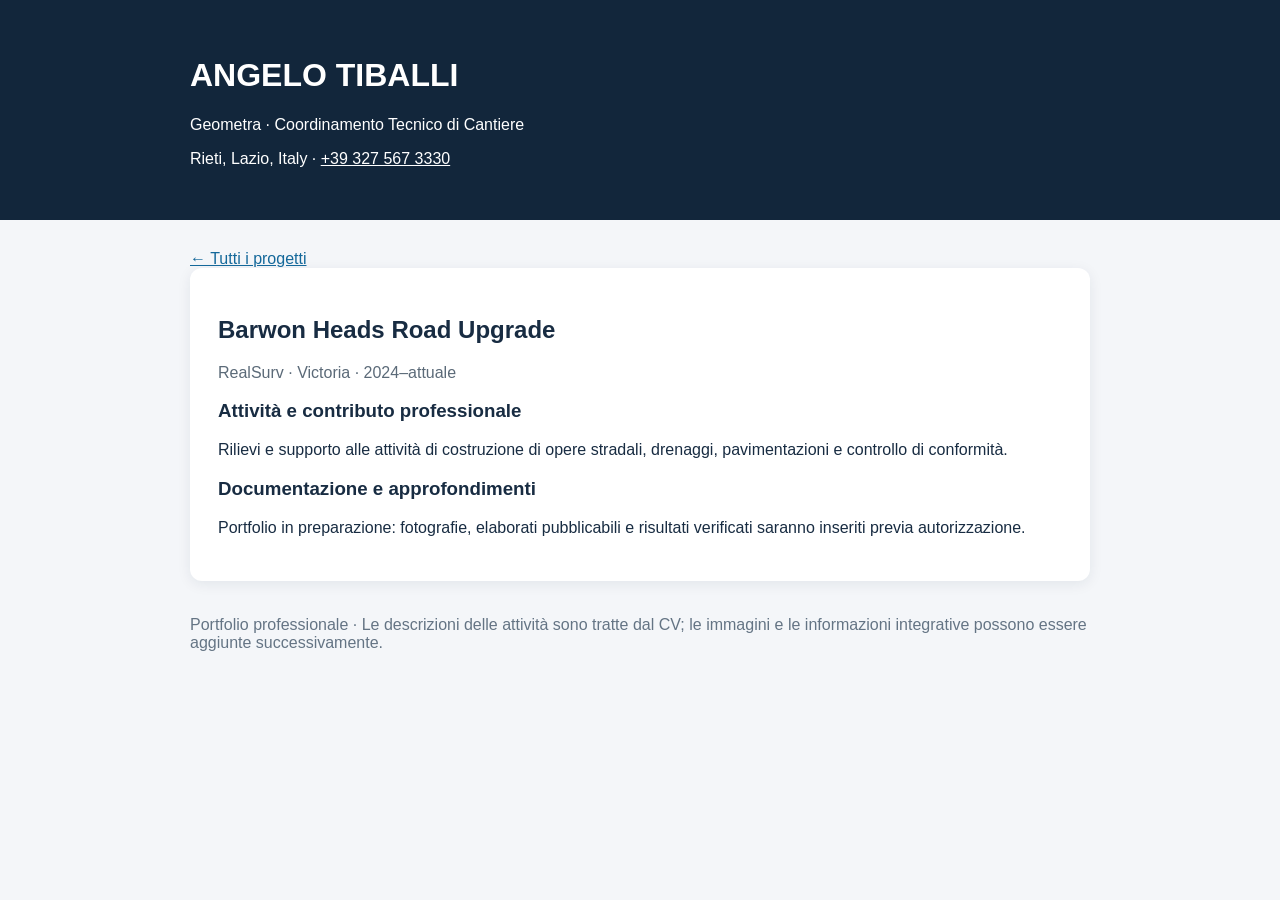
==== barwon-heads-road.html @ 5ba71240 "Add files via upload" ====
<!doctype html><html lang="it"><head><meta charset="utf-8"><meta name="viewport" content="width=device-width,initial-scale=1"><title>Barwon Heads Road Upgrade | Angelo Tiballi</title><link rel="stylesheet" href="style.css"></head><body><header><h1>ANGELO TIBALLI</h1><p>Geometra · Coordinamento Tecnico di Cantiere</p><p>Rieti, Lazio, Italy · <a style="color:white" href="tel:+393275673330">+39 327 567 3330</a></p></header><main><nav><a href="index.html">← Tutti i progetti</a></nav><article><h2>Barwon Heads Road Upgrade</h2><p class="meta">RealSurv · Victoria · 2024–attuale</p><h3>Attività e contributo professionale</h3><p>Rilievi e supporto alle attività di costruzione di opere stradali, drenaggi, pavimentazioni e controllo di conformità.</p><h3>Documentazione e approfondimenti</h3><p>Portfolio in preparazione: fotografie, elaborati pubblicabili e risultati verificati saranno inseriti previa autorizzazione.</p></article></main><footer>Portfolio professionale · Le descrizioni delle attività sono tratte dal CV; le immagini e le informazioni integrative possono essere aggiunte successivamente.</footer></body></html>
---- style.css ----
body{font-family:Arial,sans-serif;background:#f4f6f9;color:#182c42;margin:0}header{background:#12263b;color:white;padding:36px max(24px,calc((100vw - 900px)/2))}main{max-width:900px;margin:30px auto;padding:0 24px}article,.card{background:white;padding:28px;margin-bottom:18px;border-radius:12px;box-shadow:0 3px 14px #10243b14}a{color:#14689a}nav a{margin-right:15px}.meta{color:#5b6a78}.pill{display:inline-block;background:#e4eef7;padding:7px 11px;border-radius:6px}footer{max-width:900px;margin:35px auto;padding:0 24px;color:#647484}
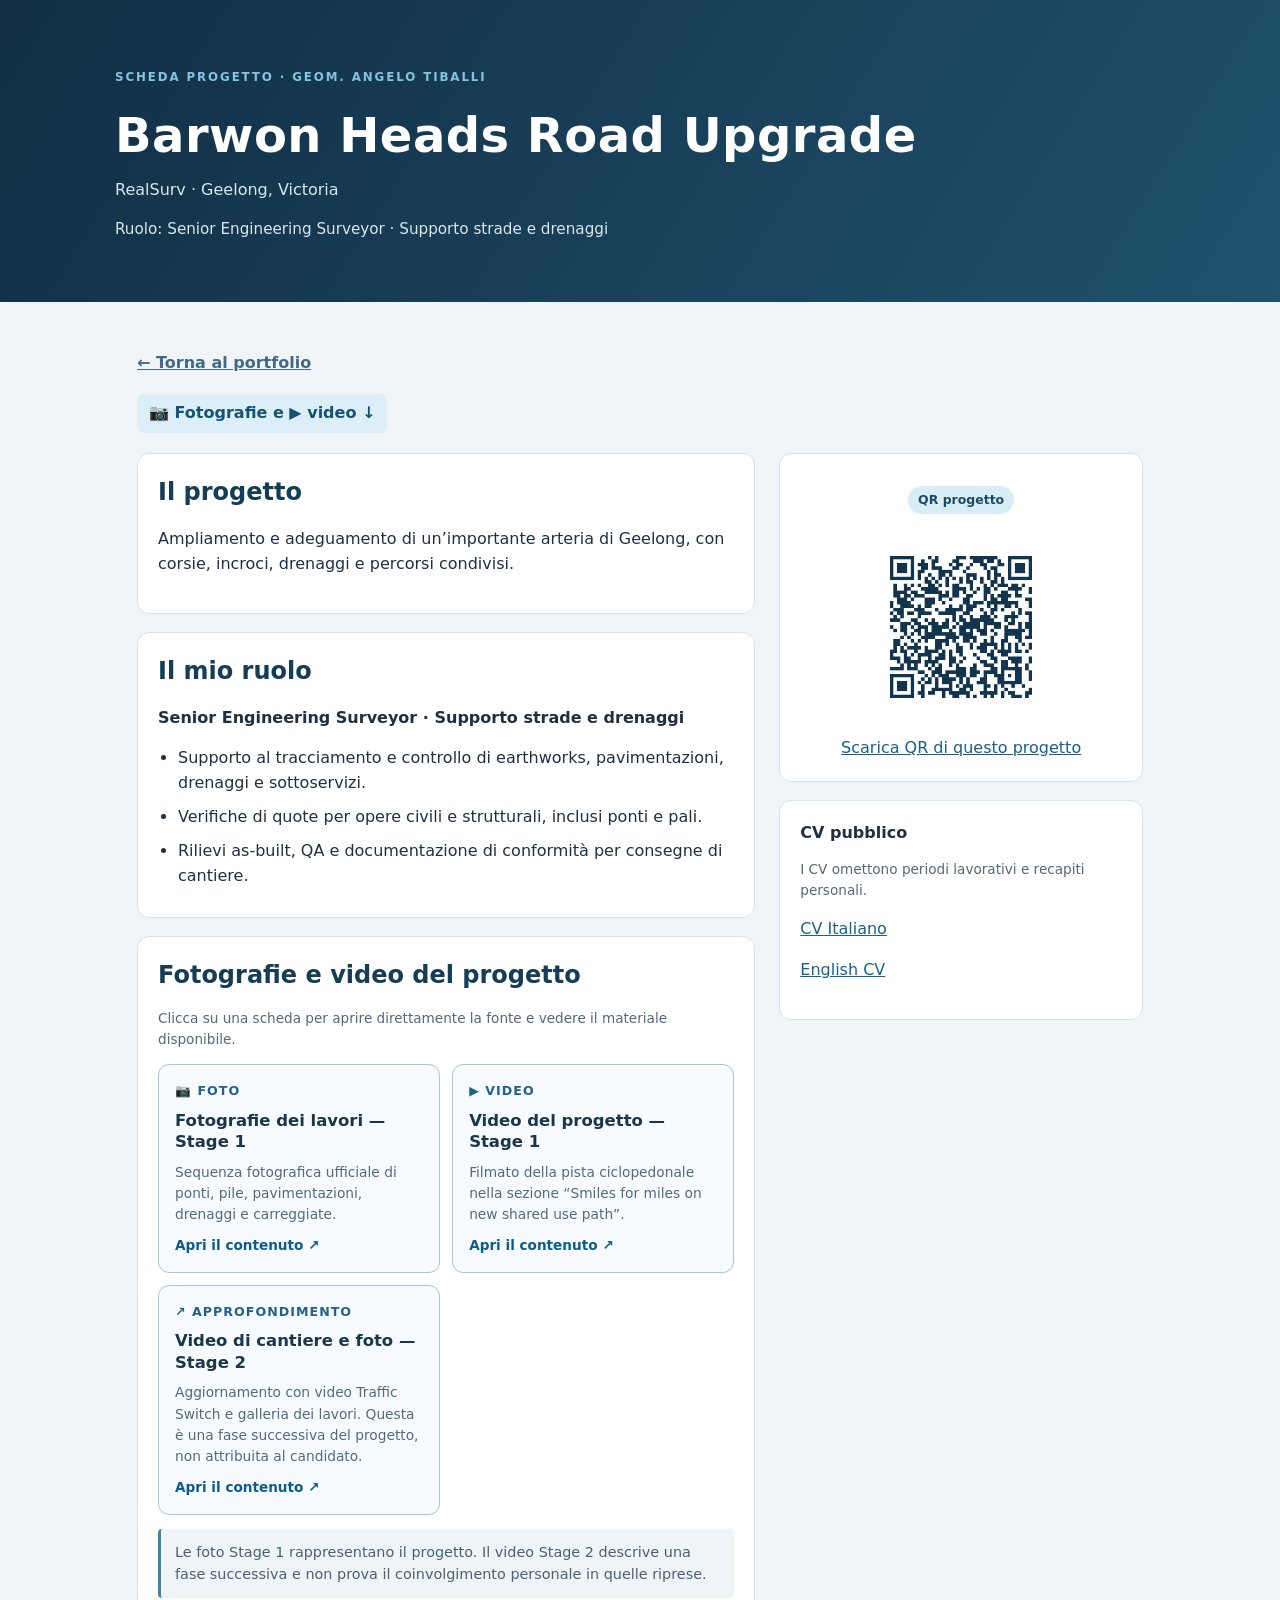
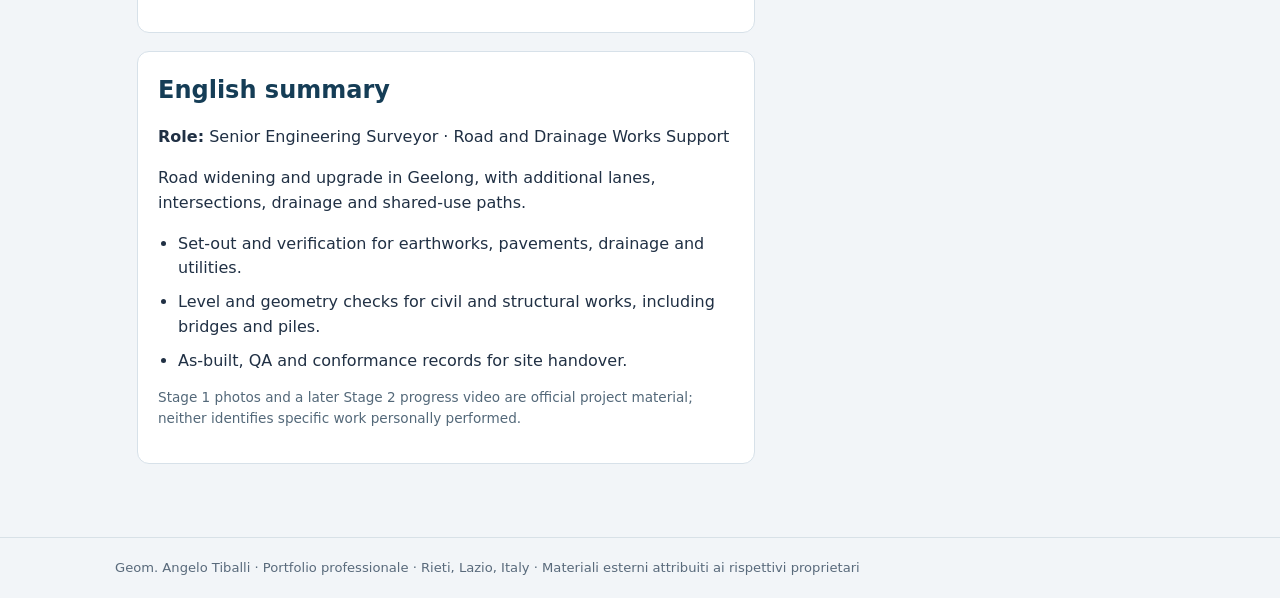
==== commit 3bb5a3de: "Add files via upload" ====
--- a/barwon-heads-road.html
+++ b/barwon-heads-road.html
@@ -1 +1,2 @@
-<!doctype html><html lang="it"><head><meta charset="utf-8"><meta name="viewport" content="width=device-width,initial-scale=1"><title>Barwon Heads Road Upgrade | Angelo Tiballi</title><link rel="stylesheet" href="style.css"></head><body><header><h1>ANGELO TIBALLI</h1><p>Geometra · Coordinamento Tecnico di Cantiere</p><p>Rieti, Lazio, Italy · <a style="color:white" href="tel:+393275673330">+39 327 567 3330</a></p></header><main><nav><a href="index.html">← Tutti i progetti</a></nav><article><h2>Barwon Heads Road Upgrade</h2><p class="meta">RealSurv · Victoria · 2024–attuale</p><h3>Attività e contributo professionale</h3><p>Rilievi e supporto alle attività di costruzione di opere stradali, drenaggi, pavimentazioni e controllo di conformità.</p><h3>Documentazione e approfondimenti</h3><p>Portfolio in preparazione: fotografie, elaborati pubblicabili e risultati verificati saranno inseriti previa autorizzazione.</p></article></main><footer>Portfolio professionale · Le descrizioni delle attività sono tratte dal CV; le immagini e le informazioni integrative possono essere aggiunte successivamente.</footer></body></html>+<!DOCTYPE html>
+<html lang="it"><head><meta charset="utf-8"/><meta content="width=device-width,initial-scale=1" name="viewport"/><meta content="Ampliamento e adeguamento di un’importante arteria di Geelong, con corsie, incroci, drenaggi e percorsi condivisi." name="description"/><title>Barwon Heads Road Upgrade | Geom. Angelo Tiballi</title><link href="style.css" rel="stylesheet"/></head><body><header><div class="inner"><p class="eyebrow">Scheda progetto · Geom. Angelo Tiballi</p><h1>Barwon Heads Road Upgrade</h1><p class="subtitle">RealSurv · Geelong, Victoria</p><p class="privacy">Ruolo: Senior Engineering Surveyor · Supporto strade e drenaggi</p></div></header><main><p class="breadcrumb"><a href="index.html">← Torna al portfolio</a></p><p class="quick-media"><a href="#media">📷 Fotografie e ▶ video ↓</a></p><div class="split"><div><section class="panel"><h2>Il progetto</h2><p>Ampliamento e adeguamento di un’importante arteria di Geelong, con corsie, incroci, drenaggi e percorsi condivisi.</p></section><section class="panel"><h2>Il mio ruolo</h2><p><strong>Senior Engineering Surveyor · Supporto strade e drenaggi</strong></p><ul><li>Supporto al tracciamento e controllo di earthworks, pavimentazioni, drenaggi e sottoservizi.</li><li>Verifiche di quote per opere civili e strutturali, inclusi ponti e pali.</li><li>Rilievi as-built, QA e documentazione di conformità per consegne di cantiere.</li></ul></section><section class="panel" id="media"><h2>Fotografie e video del progetto</h2><p class="muted">Clicca su una scheda per aprire direttamente la fonte e vedere il materiale disponibile.</p><div class="media-grid"><a class="media-tile photo" href="https://bigbuild.vic.gov.au/projects/roads/barwon-heads-road-upgrade/stage-1" rel="noopener noreferrer" target="_blank"><span class="media-type">📷  FOTO</span><strong>Fotografie dei lavori — Stage 1</strong><span class="media-desc">Sequenza fotografica ufficiale di ponti, pile, pavimentazioni, drenaggi e carreggiate.</span><span class="external-arrow">Apri il contenuto ↗</span></a><a class="media-tile video" href="https://bigbuild.vic.gov.au/projects/roads/barwon-heads-road-upgrade/stage-1/community" rel="noopener noreferrer" target="_blank"><span class="media-type">▶  VIDEO</span><strong>Video del progetto — Stage 1</strong><span class="media-desc">Filmato della pista ciclopedonale nella sezione “Smiles for miles on new shared use path”.</span><span class="external-arrow">Apri il contenuto ↗</span></a><a class="media-tile extra" href="https://bigbuild.vic.gov.au/projects/roads/barwon-heads-road-upgrade/project-update" rel="noopener noreferrer" target="_blank"><span class="media-type">↗  APPROFONDIMENTO</span><strong>Video di cantiere e foto — Stage 2</strong><span class="media-desc">Aggiornamento con video Traffic Switch e galleria dei lavori. Questa è una fase successiva del progetto, non attribuita al candidato.</span><span class="external-arrow">Apri il contenuto ↗</span></a></div><p class="notice">Le foto Stage 1 rappresentano il progetto. Il video Stage 2 descrive una fase successiva e non prova il coinvolgimento personale in quelle riprese.</p></section><section class="panel"><h2>English summary</h2><p><strong>Role:</strong> Senior Engineering Surveyor · Road and Drainage Works Support</p><p>Road widening and upgrade in Geelong, with additional lanes, intersections, drainage and shared-use paths.</p><ul><li>Set-out and verification for earthworks, pavements, drainage and utilities.</li><li>Level and geometry checks for civil and structural works, including bridges and piles.</li><li>As-built, QA and conformance records for site handover.</li></ul><p class="muted">Stage 1 photos and a later Stage 2 progress video are official project material; neither identifies specific work personally performed.</p></section></div><aside><div class="qr-box"><p class="tag">QR progetto</p><p><img alt="QR per Barwon Heads Road Upgrade" src="QR_barwon-heads-road.png"/></p><a download="" href="QR_barwon-heads-road.png">Scarica QR di questo progetto</a></div><div class="panel" style="margin-top:18px"><strong>CV pubblico</strong><p class="muted">I CV omettono periodi lavorativi e recapiti personali.</p><p><a href="Angelo_Tiballi_CV_IT.pdf">CV Italiano</a></p><p><a href="Angelo_Tiballi_Public_CV_EN.pdf">English CV</a></p></div></aside></div></main><footer><div class="inner">Geom. Angelo Tiballi · Portfolio professionale · Rieti, Lazio, Italy · Materiali esterni attribuiti ai rispettivi proprietari</div></footer></body></html>
--- a/style.css
+++ b/style.css
@@ -1 +1,9 @@
-body{font-family:Arial,sans-serif;background:#f4f6f9;color:#182c42;margin:0}header{background:#12263b;color:white;padding:36px max(24px,calc((100vw - 900px)/2))}main{max-width:900px;margin:30px auto;padding:0 24px}article,.card{background:white;padding:28px;margin-bottom:18px;border-radius:12px;box-shadow:0 3px 14px #10243b14}a{color:#14689a}nav a{margin-right:15px}.meta{color:#5b6a78}.pill{display:inline-block;background:#e4eef7;padding:7px 11px;border-radius:6px}footer{max-width:900px;margin:35px auto;padding:0 24px;color:#647484}+*{box-sizing:border-box}html{scroll-behavior:smooth}body{margin:0;font-family:system-ui,-apple-system,Segoe UI,Roboto,Arial,sans-serif;background:#f2f5f8;color:#203044;line-height:1.55}a{color:#17618b}header{background:linear-gradient(122deg,#112e44,#20516d);color:#fff;padding:56px 22px 45px}header .inner,main,footer .inner{max-width:1050px;margin:0 auto}header h1{font-size:clamp(2.0rem,5vw,3rem);letter-spacing:.01em;margin:0}header .subtitle{margin:6px 0 15px;color:#d5e9f0;font-weight:500}header .privacy{color:#d9e6ed;font-size:.95rem}.eyebrow{letter-spacing:.16em;font-size:.74rem;font-weight:800;color:#84c4df;text-transform:uppercase}.btns{display:flex;gap:12px;flex-wrap:wrap;margin-top:24px}.btn,.mediaLink{display:inline-flex;align-items:center;justify-content:center;min-height:44px;border:1px solid #b5d5e2;border-radius:9px;background:white;color:#15374d;padding:10px 16px;text-decoration:none;font-weight:750}.btn:hover,.mediaLink:hover{background:#e5f3fa}.btn.secondary{background:transparent;color:white;border-color:#7ea7bc}.btn.secondary:hover{background:#2e617c}main{padding:33px 22px 55px}h2{color:#153d56;margin:0 0 12px}h3{color:#143a52;margin:24px 0 9px}.intro{color:#526479;margin:0 0 25px}.cards{display:grid;grid-template-columns:repeat(auto-fit,minmax(260px,1fr));gap:15px}.card{background:white;border:1px solid #d7e1e9;border-radius:13px;padding:22px;box-shadow:0 3px 14px #1c466010}.card h3{margin:0 0 5px}.meta{font-size:.9rem;color:#617187;font-weight:650;margin:0 0 10px}.card p{margin:0 0 14px}.card a{font-weight:750;text-decoration:none}.split{display:grid;grid-template-columns:minmax(0,1.7fr) minmax(220px,1fr);gap:24px}.panel{background:white;border:1px solid #d7e1e9;border-radius:12px;padding:20px;margin:0 0 18px}.panel ul{padding-left:20px;margin:9px 0}.panel li{margin:9px 0}.feature{background:#e5f0f6;border-radius:12px;overflow:hidden;margin-bottom:18px}.feature img{display:block;width:100%;max-height:320px;object-fit:cover}.feature p{padding:9px 15px;color:#4d6273;font-size:.8rem;margin:0}.muted{font-size:.85rem;color:#536879}.mediaLinks{display:flex;flex-wrap:wrap;gap:10px}.mediaLink{font-size:.93rem}.breadcrumb{margin-bottom:18px}.breadcrumb a{color:#416b85;font-weight:700}.qr-box{text-align:center;background:#fff;border:1px solid #d7e1e9;border-radius:12px;padding:20px}.qr-box img{width:170px;max-width:100%;height:auto}.tag{display:inline-block;background:#d9edf6;color:#174b66;border-radius:99px;padding:4px 10px;font-size:.78rem;font-weight:800}.notice{padding:12px 14px;background:#eff4f6;border-left:3px solid #4086a5;border-radius:4px;font-size:.9rem;color:#496173}footer{border-top:1px solid #d8e1e7;padding:20px 22px;color:#596a7b;font-size:.82rem} @media(max-width:680px){.split{grid-template-columns:1fr}header{padding-top:35px}.cards{grid-template-columns:1fr}}
+/* V34: media links for every single project */
+.media-grid{display:grid;grid-template-columns:repeat(auto-fit,minmax(205px,1fr));gap:12px;margin-top:14px}
+.media-tile{display:flex;flex-direction:column;gap:9px;text-decoration:none;color:#19364a;background:#f7fbff;border:1px solid #a9c7da;border-radius:11px;padding:16px;min-height:185px;transition:transform .15s,box-shadow .15s}
+.media-tile:hover{background:#ebf6fb;transform:translateY(-2px);box-shadow:0 6px 16px #1c46601c}
+.media-type{color:#23618a;font-size:.79rem;font-weight:850;letter-spacing:.08em}
+.media-tile strong{font-size:1.03rem;line-height:1.3}.media-desc{font-size:.86rem;color:#536a7b;flex:1}.external-arrow{color:#0c5c89;font-size:.85rem;font-weight:800}
+.quick-media{margin:0 0 20px}.quick-media a,.card-media-shortcuts a{display:inline-block;background:#dceef8;padding:7px 12px;border-radius:7px;font-weight:800;text-decoration:none;color:#155374}
+.card-media-shortcuts{margin-top:9px}.card-media-shortcuts a:hover,.quick-media a:hover{background:#c5e3f5}
